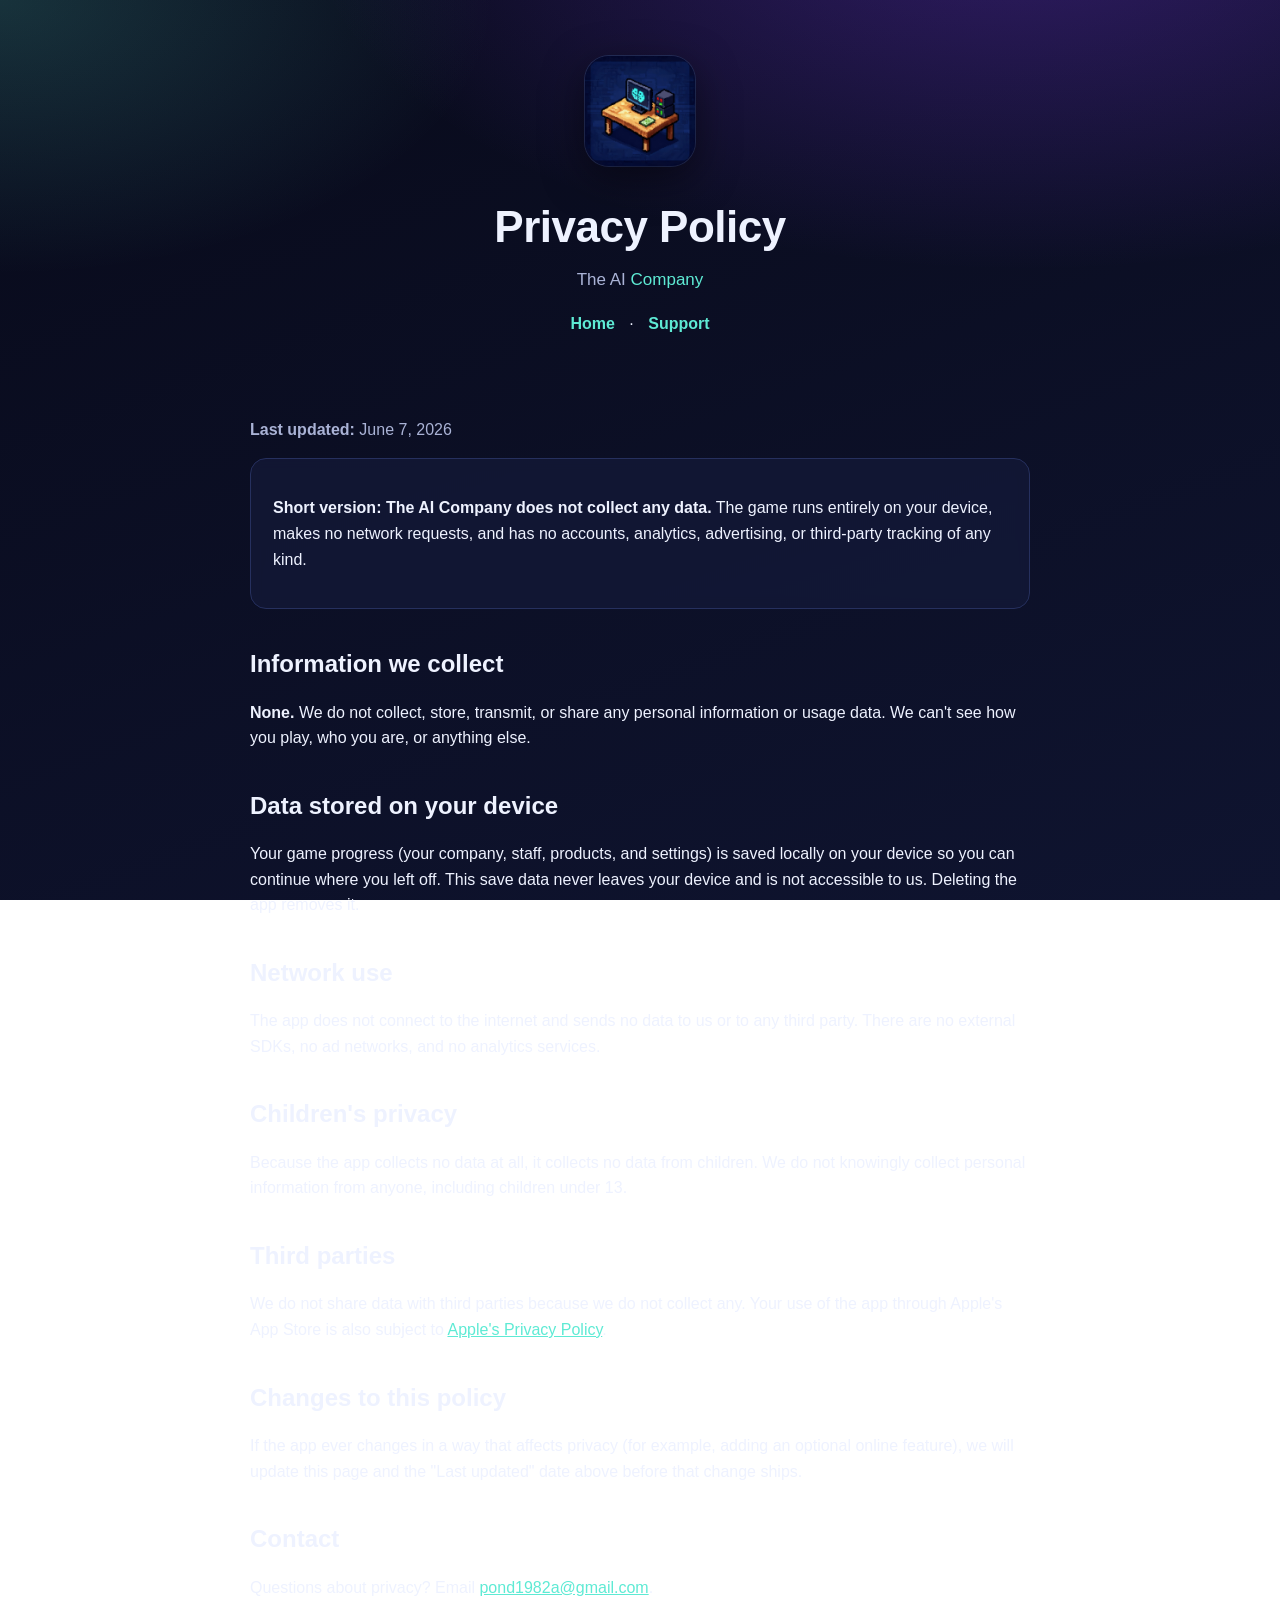
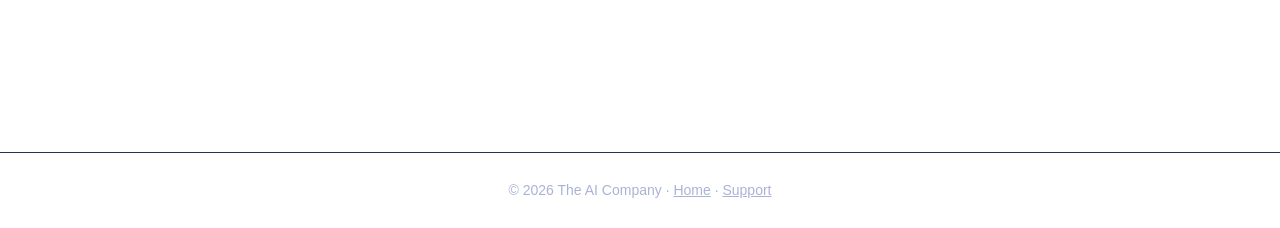
==== privacy.html @ 8fd847ba "Initial commit" ====
<!DOCTYPE html>
<html lang="en">
<head>
  <meta charset="UTF-8" />
  <meta name="viewport" content="width=device-width, initial-scale=1.0" />
  <title>Privacy Policy — The AI Company</title>
  <meta name="description" content="Privacy Policy for The AI Company. The app collects no data — everything stays on your device." />
  <link rel="icon" href="assets/icon-256.png" />
  <link rel="stylesheet" href="styles.css" />
</head>
<body>
  <header class="hero">
    <img class="icon" src="assets/icon.png" alt="The AI Company app icon" />
    <h1>Privacy Policy</h1>
    <p class="tag">The AI <span class="accent">Company</span></p>
    <nav>
      <a href="index.html">Home</a> ·
      <a href="support.html">Support</a>
    </nav>
  </header>

  <main class="wrap">
    <p class="muted"><strong>Last updated:</strong> June 7, 2026</p>

    <div class="card">
      <p><strong>Short version: The AI Company does not collect any data.</strong> The game
      runs entirely on your device, makes no network requests, and has no accounts,
      analytics, advertising, or third-party tracking of any kind.</p>
    </div>

    <h2>Information we collect</h2>
    <p><strong>None.</strong> We do not collect, store, transmit, or share any personal
    information or usage data. We can't see how you play, who you are, or anything else.</p>

    <h2>Data stored on your device</h2>
    <p>Your game progress (your company, staff, products, and settings) is saved locally
    on your device so you can continue where you left off. This save data never leaves
    your device and is not accessible to us. Deleting the app removes it.</p>

    <h2>Network use</h2>
    <p>The app does not connect to the internet and sends no data to us or to any third
    party. There are no external SDKs, no ad networks, and no analytics services.</p>

    <h2>Children's privacy</h2>
    <p>Because the app collects no data at all, it collects no data from children. We do
    not knowingly collect personal information from anyone, including children under 13.</p>

    <h2>Third parties</h2>
    <p>We do not share data with third parties because we do not collect any. Your use of
    the app through Apple's App Store is also subject to
    <a href="https://www.apple.com/legal/privacy/" rel="noopener">Apple's Privacy Policy</a>.</p>

    <h2>Changes to this policy</h2>
    <p>If the app ever changes in a way that affects privacy (for example, adding an
    optional online feature), we will update this page and the "Last updated" date above
    before that change ships.</p>

    <h2>Contact</h2>
    <p>Questions about privacy? Email <a href="mailto:pond1982a@gmail.com?subject=The%20AI%20Company%20Privacy">pond1982a@gmail.com</a>.</p>
  </main>

  <footer>
    © 2026 The AI Company ·
    <a href="index.html">Home</a> ·
    <a href="support.html">Support</a>
  </footer>
</body>
</html>
---- styles.css ----
:root {
  --bg: #080a1a;
  --bg2: #0f1430;
  --card: #141a3a;
  --ink: #eef2ff;
  --muted: #aab3d6;
  --accent: #5eead4;
  --accent2: #7c3aed;
  --line: #26305e;
}
* { box-sizing: border-box; }
html { scroll-behavior: smooth; }
body {
  margin: 0;
  font-family: -apple-system, BlinkMacSystemFont, "Segoe UI", Roboto, Helvetica, Arial, sans-serif;
  color: var(--ink);
  background:
    radial-gradient(1200px 600px at 80% -10%, rgba(124,58,237,0.35), transparent 60%),
    radial-gradient(900px 500px at 0% 0%, rgba(94,234,212,0.18), transparent 55%),
    linear-gradient(160deg, var(--bg), var(--bg2));
  background-attachment: fixed;
  line-height: 1.6;
}
a { color: var(--accent); }
.wrap { max-width: 820px; margin: 0 auto; padding: 32px 20px 80px; }

header.hero { text-align: center; padding: 56px 20px 24px; }
header.hero img.icon {
  width: 110px; height: 110px; border-radius: 24px;
  box-shadow: 0 12px 40px rgba(0,0,0,0.5), 0 0 0 1px var(--line);
  image-rendering: auto;
}
header.hero h1 { font-size: clamp(28px, 6vw, 44px); margin: 18px 0 4px; letter-spacing: -0.5px; }
header.hero p.tag { color: var(--muted); margin: 0; font-size: 17px; }
header.hero .accent { color: var(--accent); }

nav { text-align: center; margin: 18px 0 8px; }
nav a { margin: 0 10px; text-decoration: none; font-weight: 600; }
nav a:hover { text-decoration: underline; }

.hero-art {
  display: block; width: 100%; max-width: 360px; margin: 22px auto 0;
  border-radius: 22px; border: 1px solid var(--line);
  box-shadow: 0 18px 50px rgba(0,0,0,0.55);
}

h2 { font-size: 24px; margin: 36px 0 10px; }
h3 { font-size: 18px; margin: 22px 0 6px; }
.muted { color: var(--muted); }

.card {
  background: rgba(20,26,58,0.7);
  border: 1px solid var(--line);
  border-radius: 16px;
  padding: 20px 22px;
  margin: 16px 0;
  backdrop-filter: blur(6px);
}
.btn {
  display: inline-block; margin-top: 14px; padding: 12px 22px; border-radius: 12px;
  background: linear-gradient(135deg, var(--accent), #38bdf8);
  color: #05221d; font-weight: 800; text-decoration: none;
}
.btn:hover { filter: brightness(1.07); }

ul { padding-left: 22px; }
li { margin: 6px 0; }

footer {
  text-align: center; color: var(--muted); font-size: 14px;
  border-top: 1px solid var(--line); margin-top: 56px; padding: 26px 20px;
}
footer a { color: var(--muted); }
code { background: #0c1130; padding: 2px 6px; border-radius: 6px; color: var(--accent); }
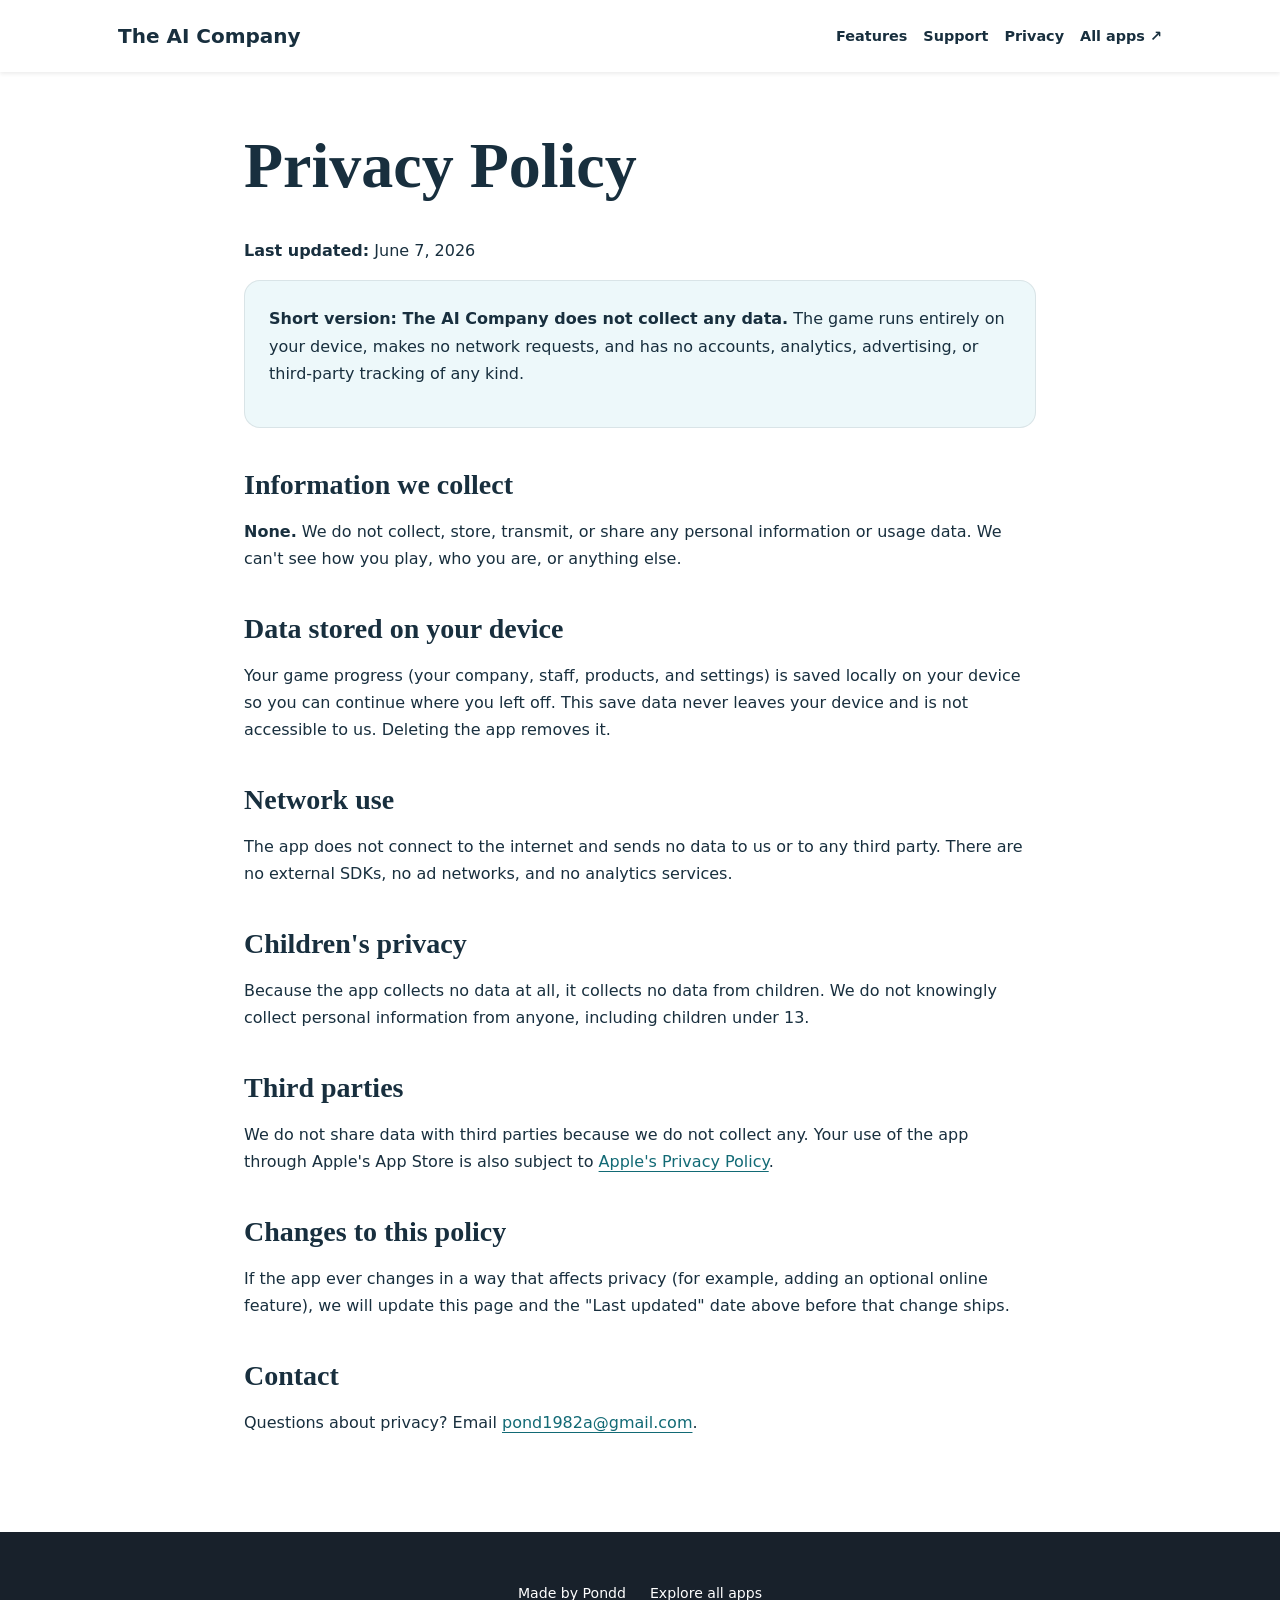
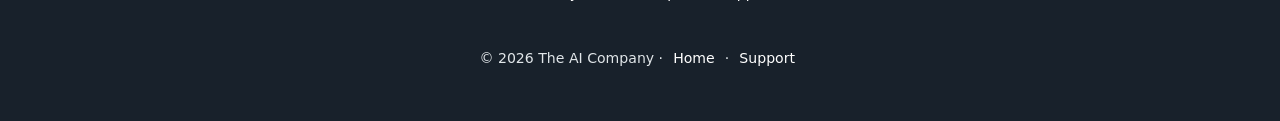
==== commit 6aaa1d3d: "Refresh app website with customized New Age layout" ====
--- a/privacy.html
+++ b/privacy.html
@@ -1,68 +1,42 @@
-<!DOCTYPE html>
-<html lang="en">
-<head>
-  <meta charset="UTF-8" />
-  <meta name="viewport" content="width=device-width, initial-scale=1.0" />
-  <title>Privacy Policy — The AI Company</title>
-  <meta name="description" content="Privacy Policy for The AI Company. The app collects no data — everything stays on your device." />
-  <link rel="icon" href="assets/icon-256.png" />
-  <link rel="stylesheet" href="styles.css" />
-</head>
-<body>
-  <header class="hero">
-    <img class="icon" src="assets/icon.png" alt="The AI Company app icon" />
-    <h1>Privacy Policy</h1>
-    <p class="tag">The AI <span class="accent">Company</span></p>
-    <nav>
-      <a href="index.html">Home</a> ·
-      <a href="support.html">Support</a>
-    </nav>
-  </header>
+<!doctype html><html lang="en"><head>
+<meta charset="utf-8"/>
+<meta content="width=device-width, initial-scale=1.0" name="viewport"/>
+<title>Privacy Policy — The AI Company</title>
+<meta content="Privacy Policy for The AI Company. The app collects no data — everything stays on your device." name="description"/>
+<link href="assets/icon-256.png" rel="icon"/>
 
-  <main class="wrap">
-    <p class="muted"><strong>Last updated:</strong> June 7, 2026</p>
-
-    <div class="card">
-      <p><strong>Short version: The AI Company does not collect any data.</strong> The game
+<link href="new-age/css/styles.css" rel="stylesheet"/><link href="new-age/css/app.css" rel="stylesheet"/></head><body><a class="skip-link" href="#main-content">Skip to content</a><nav class="navbar navbar-light shadow-sm" id="mainNav" aria-label="Main navigation"><div class="container px-5"><a class="navbar-brand fw-bold" href="index.html">The AI Company</a><div class="site-links"><a href="index.html#features">Features</a><a href="support.html">Support</a><a href="privacy.html">Privacy</a><a href="https://pond1982.github.io/Pondd-Page/apps.html">All apps ↗</a></div></div></nav><main id="main-content" class="legal-content"><h1>Privacy Policy</h1>
+<p class="muted"><strong>Last updated:</strong> June 7, 2026</p>
+<div class="card">
+<p><strong>Short version: The AI Company does not collect any data.</strong> The game
       runs entirely on your device, makes no network requests, and has no accounts,
       analytics, advertising, or third-party tracking of any kind.</p>
-    </div>
-
-    <h2>Information we collect</h2>
-    <p><strong>None.</strong> We do not collect, store, transmit, or share any personal
+</div>
+<h2>Information we collect</h2>
+<p><strong>None.</strong> We do not collect, store, transmit, or share any personal
     information or usage data. We can't see how you play, who you are, or anything else.</p>
-
-    <h2>Data stored on your device</h2>
-    <p>Your game progress (your company, staff, products, and settings) is saved locally
+<h2>Data stored on your device</h2>
+<p>Your game progress (your company, staff, products, and settings) is saved locally
     on your device so you can continue where you left off. This save data never leaves
     your device and is not accessible to us. Deleting the app removes it.</p>
-
-    <h2>Network use</h2>
-    <p>The app does not connect to the internet and sends no data to us or to any third
+<h2>Network use</h2>
+<p>The app does not connect to the internet and sends no data to us or to any third
     party. There are no external SDKs, no ad networks, and no analytics services.</p>
-
-    <h2>Children's privacy</h2>
-    <p>Because the app collects no data at all, it collects no data from children. We do
+<h2>Children's privacy</h2>
+<p>Because the app collects no data at all, it collects no data from children. We do
     not knowingly collect personal information from anyone, including children under 13.</p>
-
-    <h2>Third parties</h2>
-    <p>We do not share data with third parties because we do not collect any. Your use of
+<h2>Third parties</h2>
+<p>We do not share data with third parties because we do not collect any. Your use of
     the app through Apple's App Store is also subject to
     <a href="https://www.apple.com/legal/privacy/" rel="noopener">Apple's Privacy Policy</a>.</p>
-
-    <h2>Changes to this policy</h2>
-    <p>If the app ever changes in a way that affects privacy (for example, adding an
+<h2>Changes to this policy</h2>
+<p>If the app ever changes in a way that affects privacy (for example, adding an
     optional online feature), we will update this page and the "Last updated" date above
     before that change ships.</p>
-
-    <h2>Contact</h2>
-    <p>Questions about privacy? Email <a href="mailto:pond1982a@gmail.com?subject=The%20AI%20Company%20Privacy">pond1982a@gmail.com</a>.</p>
-  </main>
-
-  <footer>
+<h2>Contact</h2>
+<p>Questions about privacy? Email <a href="mailto:pond1982a@gmail.com?subject=The%20AI%20Company%20Privacy">pond1982a@gmail.com</a>.</p>
+</main><footer class="site-footer"><div class="container px-5"><div class="footer-links"><a href="https://pond1982.github.io/Pondd-Page/">Made by Pondd</a><a href="https://pond1982.github.io/Pondd-Page/apps.html">Explore all apps</a></div><div class="footer-original">
     © 2026 The AI Company ·
     <a href="index.html">Home</a> ·
     <a href="support.html">Support</a>
-  </footer>
-</body>
-</html>
+</div></div></footer></body></html>
--- a/new-age/css/app.css
+++ b/new-age/css/app.css
@@ -0,0 +1,11 @@
+:root{--accent:#126a75;--second:#71478f;--tint:#edf8fa;--ink:#182f3e;}
+/* App-specific layer for Start Bootstrap New Age. Base theme: MIT, see LICENSE-NEW-AGE.txt. */
+:root{--bs-body-font-family:system-ui,-apple-system,BlinkMacSystemFont,"Segoe UI",sans-serif;--bs-body-color:var(--ink)}
+html{scroll-padding-top:1rem}body{color:var(--ink);background:#fff;line-height:1.7}h1,h2,h3,.font-alt{font-family:Georgia,"Times New Roman",serif}img{max-width:100%}a{color:var(--accent);text-underline-offset:.25em}a:hover{color:var(--ink)}a:focus-visible,summary:focus-visible{outline:3px solid var(--accent);outline-offset:5px}a,button,summary{-webkit-tap-highlight-color:transparent}.skip-link{position:absolute;top:-100px;left:1rem;background:#fff;color:#111;padding:.7rem 1rem;z-index:1000}.skip-link:focus{top:.5rem}
+#mainNav{position:relative;padding:1rem 0;background:#fff}#mainNav .container{gap:1rem}#mainNav .navbar-brand{font-family:inherit;color:var(--ink);white-space:normal;line-height:1.25;max-width:100%;margin:0}.site-links{display:flex;flex-wrap:wrap;gap:.25rem 1rem;align-items:center}.site-links a{font-size:.9rem;padding:.5rem 0;font-weight:650;color:var(--ink);text-decoration:none}.site-links a:hover{text-decoration:underline}.masthead{padding:5rem 0 4rem;background:var(--tint);overflow:hidden}.eyebrow{font-family:inherit;font-size:.75rem;font-weight:750;text-transform:uppercase;letter-spacing:.15em;color:var(--accent);margin-bottom:1.25rem}.masthead h1{font-size:clamp(2.75rem,5.2vw,5rem);letter-spacing:-.045em;line-height:1.03}.lead{font-size:1.12rem;line-height:1.75;color:#4d555c;max-width:34rem}.app-badge{height:3.1rem}.download-link{display:inline-block}.download-link:hover{transform:translateY(-2px)}.text-link{display:inline-flex;align-items:center;min-height:44px;font-weight:650}.masthead-device-mockup{isolation:isolate;min-height:25rem}.art-orb{position:absolute;width:24rem;max-width:95%;aspect-ratio:1;border-radius:50%;background:linear-gradient(120deg,var(--accent),var(--second));opacity:.18;z-index:-1}.hero-image{display:block;width:auto;max-width:84%;max-height:34rem;border-radius:1.6rem;object-fit:contain;filter:drop-shadow(0 1.2rem 1.5rem #13283425)}.hero-image.phone{border:7px solid #20242c;max-height:34rem;border-radius:2rem}.hero-image.landscape{max-width:100%;width:100%;border-radius:2rem}.hero-image.mascot{border-radius:2.5rem;max-height:30rem}.bg-gradient-primary-to-secondary{background:linear-gradient(110deg,var(--accent),var(--second))!important}.statement{padding:3.3rem 0}.statement h2{font-size:clamp(1.65rem,3vw,2.7rem);line-height:1.25;max-width:54rem;margin:auto}.feature-number{display:block;font-size:2.3rem;line-height:1;font-weight:750;color:var(--accent);margin-bottom:1.1rem}.features-section h2,.detail-section>div>h2{font-size:clamp(2rem,3.5vw,3rem);margin-bottom:3rem}.feature-item h3{font-size:1.45rem}.feature-item p{color:#535b62}.detail-section{background:var(--tint)}.detail-content{max-width:74rem;margin:auto}.detail-content h2{margin:3rem 0 1.2rem;font-size:2rem}.detail-content h3{font-size:1.3rem}.detail-content .features,.roster,.blocks,.biome-strip{display:grid;grid-template-columns:repeat(3,minmax(0,1fr));gap:1.5rem}.detail-content .features__item,.roster__card,.blocks__item,.card,.faq-item,.callout,.contact-box{background:#fff;border:1px solid #16202b18;border-radius:1rem;padding:1.5rem;margin:1rem 0}.features__title,.roster__name,.blocks__item-name{font-weight:750}.features__icon{display:block;font-size:2rem}.roster__card{text-align:center}.roster__face{width:9rem;aspect-ratio:1;object-fit:cover;border-radius:50%;margin-bottom:1rem}.roster__origin,.roster__ult{font-size:.9rem}.blocks__item img{width:4rem;float:left;margin-right:1rem}.biome-strip__tile{aspect-ratio:2.09;background-size:cover;border-radius:.8rem}.lore{font:italic 1.4rem/1.7 Georgia,serif;border-left:3px solid var(--accent);padding:1rem 1.5rem;margin:2rem 0}.screenshot-scroll{display:grid;grid-template-columns:repeat(5,minmax(0,1fr));gap:1rem}.screenshot-item img{border-radius:.8rem}.caption{font-size:.8rem;text-align:center;margin:.7rem 0}.legal-content{max-width:52rem;padding:3.5rem 1.25rem 5rem;margin:auto;overflow-wrap:anywhere}.legal-content h1{font-size:clamp(2.4rem,5vw,4rem);margin-bottom:2rem}.legal-content h2{font-size:1.75rem;margin:2.5rem 0 1rem}.legal-content h3{font-size:1.25rem;margin:1.5rem 0 .75rem}.legal-content .hero{padding:0;background:none}.legal-content .card,.legal-content .callout{background:var(--tint)}.legal-content details{padding:1rem;border:1px solid #16202b25;border-radius:.75rem;margin:1rem 0}.legal-content summary{font-weight:700;cursor:pointer}.legal-content .icon{width:4rem}.legal-content li{margin:.55rem 0}.legal-content .btn{background:var(--accent);color:#fff;white-space:normal}.site-footer{background:#18212b;color:#e1e6e9;padding:2.5rem 0;text-align:center;font-size:.88rem}.footer-links{display:flex;flex-wrap:wrap;gap:.3rem 1.5rem;justify-content:center}.site-footer a{color:#fff;display:inline-flex;align-items:center;min-height:44px}.footer-original{margin-top:1.3rem}.footer-original a{margin:0 .35rem}.download-section{padding:4rem 0}.download-section h2{font-size:clamp(2rem,4vw,3.6rem)}.download-section p{color:#fff;margin-bottom:1.8rem}.section__lede{max-width:48rem}.detail-content .section{padding:1rem 0}.detail-content .section__title{margin-bottom:1rem}.detail-content>section{padding:1rem 0}.detail-content .hero__cta-note{display:none}
+@media(max-width:991px){.masthead{padding:3.5rem 0}.masthead .lead{margin:auto}.masthead-device-mockup{margin-top:2.5rem}.detail-content .features,.roster{grid-template-columns:repeat(2,minmax(0,1fr))}.site-links{gap:.2rem 1rem}.hero-image{max-height:28rem}.hero-image.phone{max-height:28rem}}
+@media(max-width:575px){.container.px-5{padding-left:1.25rem!important;padding-right:1.25rem!important}#mainNav .container{display:block}.site-links{margin-top:.7rem;gap:.1rem 1rem}.site-links a{font-size:.83rem}.masthead h1{font-size:2.8rem}.masthead-device-mockup{min-height:18rem}.hero-image{max-width:90%}.hero-image.phone{max-height:26rem}.detail-content .features,.blocks,.biome-strip{grid-template-columns:1fr}.roster{gap:.7rem}.roster__card{padding:.8rem}.screenshot-scroll{grid-template-columns:repeat(2,minmax(0,1fr))}.feature-item{text-align:left!important}.feature-number{font-size:1.7rem}.legal-content{padding-top:2.5rem}}
+@media(prefers-reduced-motion:reduce){html{scroll-behavior:auto!important}*{animation:none!important;transition:none!important}}
+
+/* Keep New Age row gutters inside narrow-screen containers. */
+@media(max-width:575px){.row.gx-5{--bs-gutter-x:2rem}}
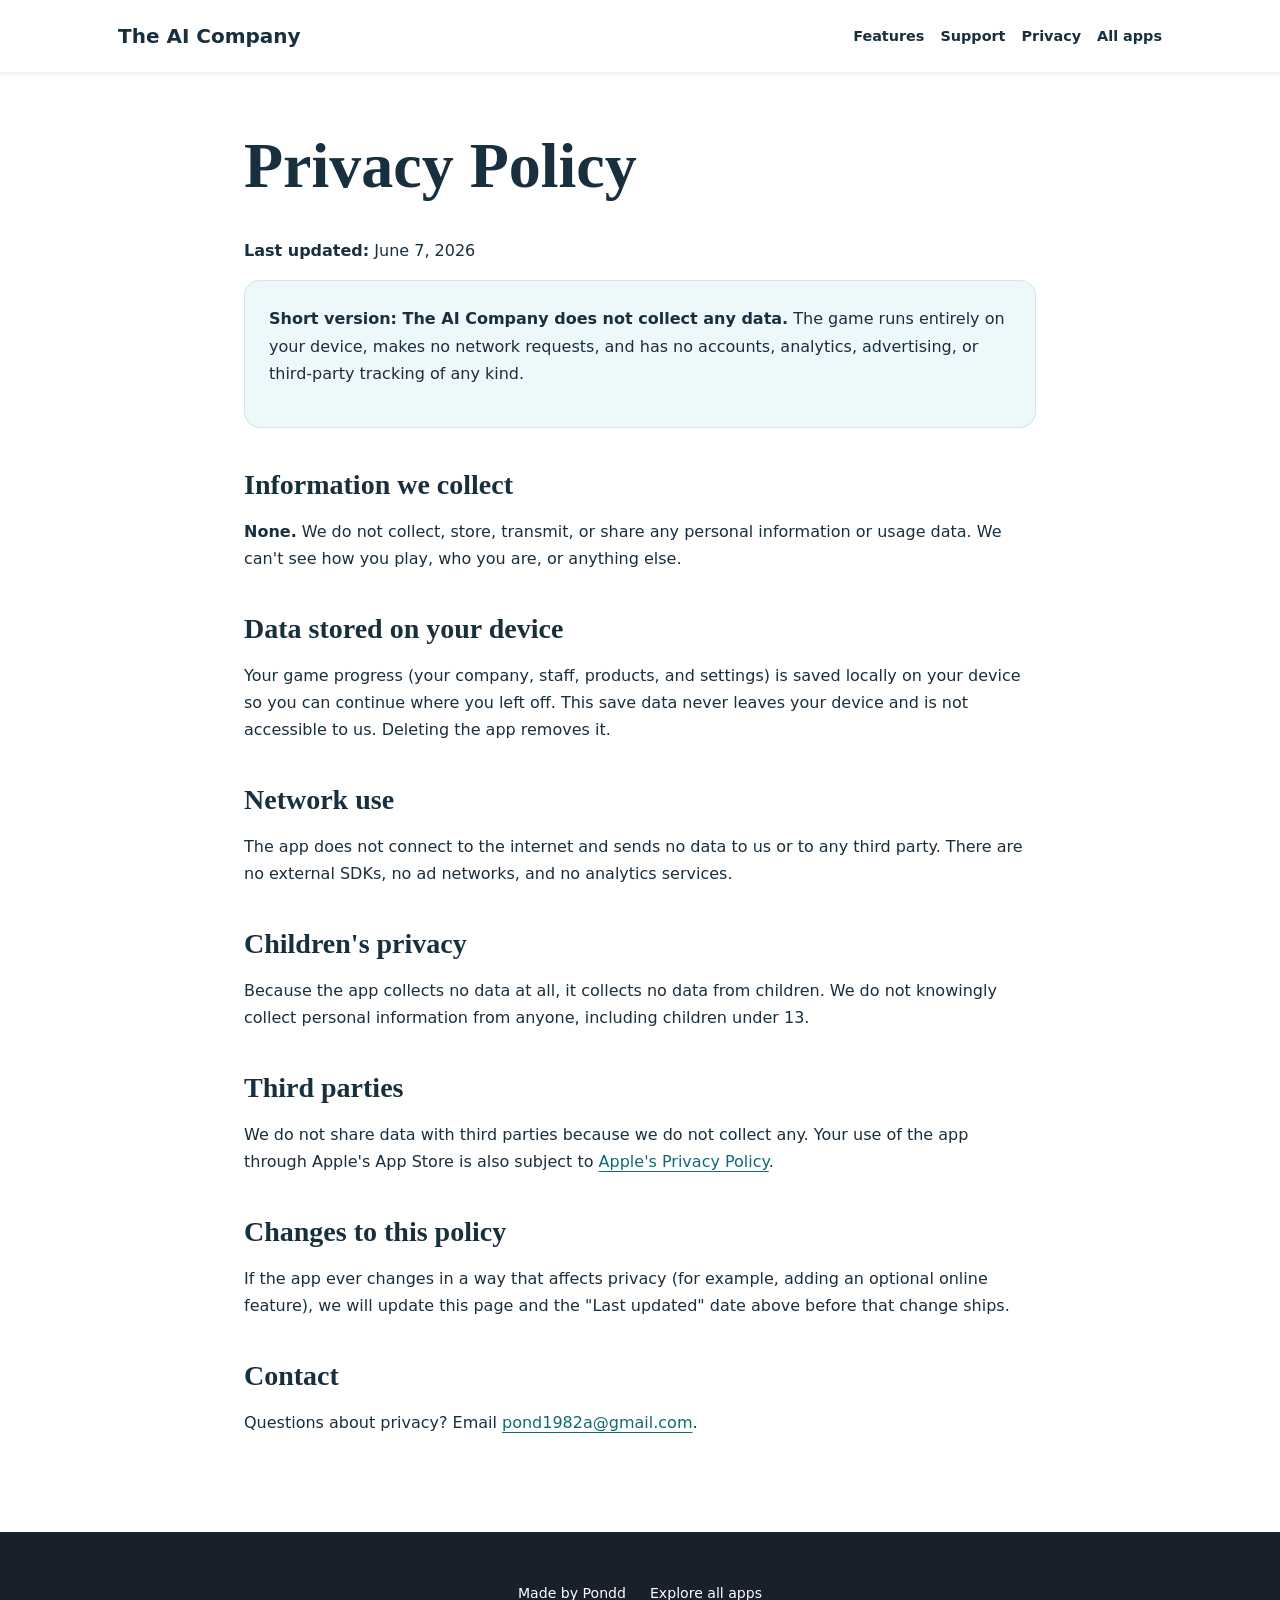
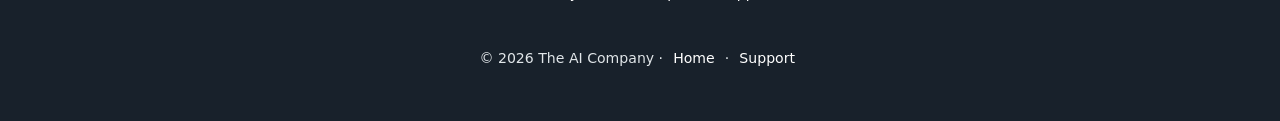
==== commit f309cd57: "Align app-directory links and record browser QA results" ====
--- a/privacy.html
+++ b/privacy.html
@@ -5,7 +5,7 @@
 <meta content="Privacy Policy for The AI Company. The app collects no data — everything stays on your device." name="description"/>
 <link href="assets/icon-256.png" rel="icon"/>
 
-<link href="new-age/css/styles.css" rel="stylesheet"/><link href="new-age/css/app.css" rel="stylesheet"/></head><body><a class="skip-link" href="#main-content">Skip to content</a><nav class="navbar navbar-light shadow-sm" id="mainNav" aria-label="Main navigation"><div class="container px-5"><a class="navbar-brand fw-bold" href="index.html">The AI Company</a><div class="site-links"><a href="index.html#features">Features</a><a href="support.html">Support</a><a href="privacy.html">Privacy</a><a href="https://pond1982.github.io/Pondd-Page/apps.html">All apps ↗</a></div></div></nav><main id="main-content" class="legal-content"><h1>Privacy Policy</h1>
+<link href="new-age/css/styles.css" rel="stylesheet"/><link href="new-age/css/app.css" rel="stylesheet"/></head><body><a class="skip-link" href="#main-content">Skip to content</a><nav class="navbar navbar-light shadow-sm" id="mainNav" aria-label="Main navigation"><div class="container px-5"><a class="navbar-brand fw-bold" href="index.html">The AI Company</a><div class="site-links"><a href="index.html#features">Features</a><a href="support.html">Support</a><a href="privacy.html">Privacy</a><a href="https://pond1982.github.io/Pondd-Page/index.html#apps">All apps</a></div></div></nav><main id="main-content" class="legal-content"><h1>Privacy Policy</h1>
 <p class="muted"><strong>Last updated:</strong> June 7, 2026</p>
 <div class="card">
 <p><strong>Short version: The AI Company does not collect any data.</strong> The game
@@ -35,7 +35,7 @@
     before that change ships.</p>
 <h2>Contact</h2>
 <p>Questions about privacy? Email <a href="mailto:pond1982a@gmail.com?subject=The%20AI%20Company%20Privacy">pond1982a@gmail.com</a>.</p>
-</main><footer class="site-footer"><div class="container px-5"><div class="footer-links"><a href="https://pond1982.github.io/Pondd-Page/">Made by Pondd</a><a href="https://pond1982.github.io/Pondd-Page/apps.html">Explore all apps</a></div><div class="footer-original">
+</main><footer class="site-footer"><div class="container px-5"><div class="footer-links"><a href="https://pond1982.github.io/Pondd-Page/">Made by Pondd</a><a href="https://pond1982.github.io/Pondd-Page/index.html#apps">Explore all apps</a></div><div class="footer-original">
     © 2026 The AI Company ·
     <a href="index.html">Home</a> ·
     <a href="support.html">Support</a>
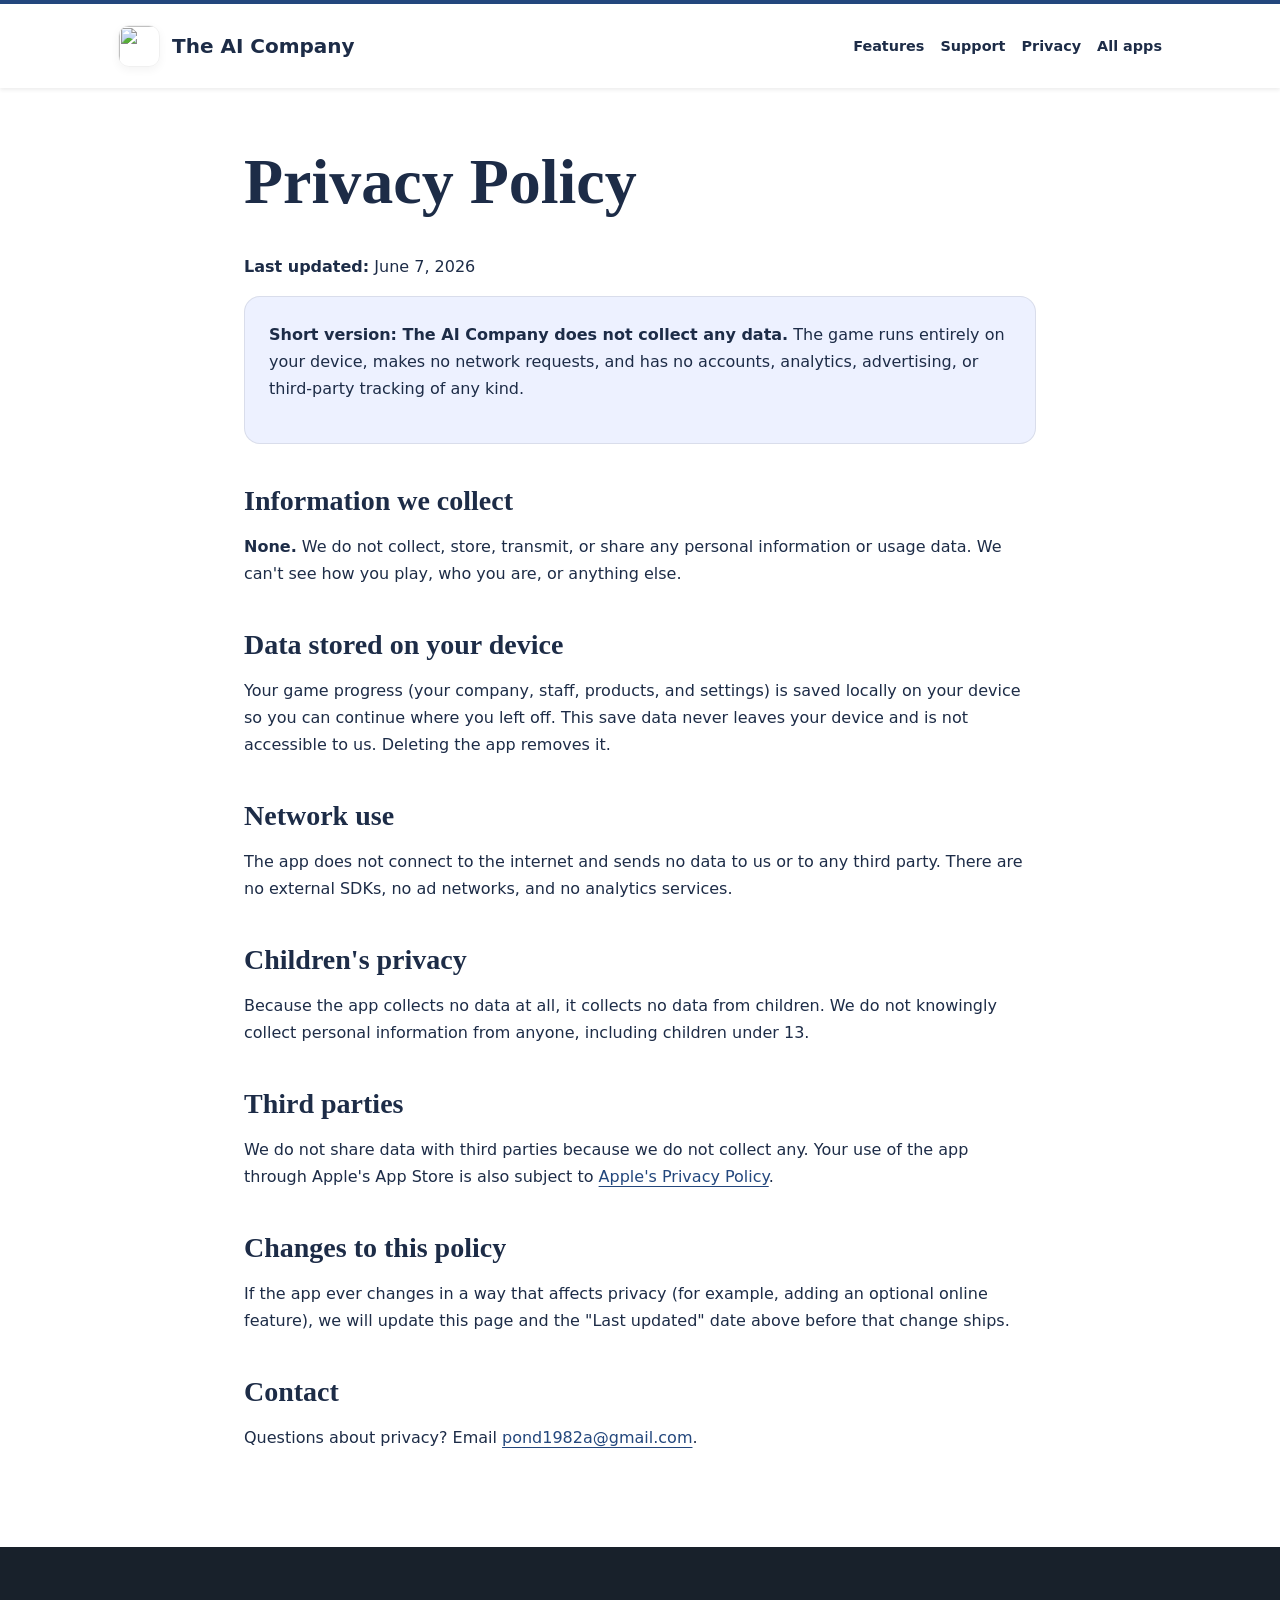
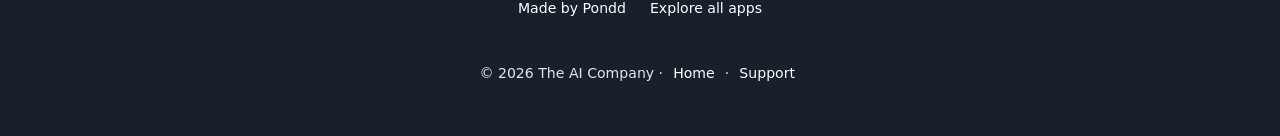
==== commit 1880c645: "Give each app its own palette, real icon, and shared app showcase" ====
--- a/privacy.html
+++ b/privacy.html
@@ -3,9 +3,11 @@
 <meta content="width=device-width, initial-scale=1.0" name="viewport"/>
 <title>Privacy Policy — The AI Company</title>
 <meta content="Privacy Policy for The AI Company. The app collects no data — everything stays on your device." name="description"/>
-<link href="assets/icon-256.png" rel="icon"/>
 
-<link href="new-age/css/styles.css" rel="stylesheet"/><link href="new-age/css/app.css" rel="stylesheet"/></head><body><a class="skip-link" href="#main-content">Skip to content</a><nav class="navbar navbar-light shadow-sm" id="mainNav" aria-label="Main navigation"><div class="container px-5"><a class="navbar-brand fw-bold" href="index.html">The AI Company</a><div class="site-links"><a href="index.html#features">Features</a><a href="support.html">Support</a><a href="privacy.html">Privacy</a><a href="https://pond1982.github.io/Pondd-Page/index.html#apps">All apps</a></div></div></nav><main id="main-content" class="legal-content"><h1>Privacy Policy</h1>
+
+<link href="new-age/css/styles.css" rel="stylesheet"/><link href="new-age/css/app.css" rel="stylesheet"/><link rel="stylesheet" href="app-family/brand.css?v=20261112">
+<link rel="icon" href="https://pond1982.github.io/Pondd-Page/assets/app-icons/6777710816.webp" type="image/webp">
+</head><body data-app-theme="ai-midnight"><a class="skip-link" href="#main-content">Skip to content</a><nav class="navbar navbar-light shadow-sm" id="mainNav" aria-label="Main navigation"><div class="container px-5"><a class="navbar-brand fw-bold" href="index.html"><img class="app-brand-icon" src="https://pond1982.github.io/Pondd-Page/assets/app-icons/6777710816.webp" width="42" height="42" alt="" decoding="async">The AI Company</a><div class="site-links"><a href="index.html#features">Features</a><a href="support.html">Support</a><a href="privacy.html">Privacy</a><a href="https://pond1982.github.io/Pondd-Page/index.html#apps">All apps</a></div></div></nav><main id="main-content" class="legal-content"><h1>Privacy Policy</h1>
 <p class="muted"><strong>Last updated:</strong> June 7, 2026</p>
 <div class="card">
 <p><strong>Short version: The AI Company does not collect any data.</strong> The game
--- a/app-family/brand.css
+++ b/app-family/brand.css
@@ -0,0 +1,43 @@
+:root{--brand-accent:#23477d;--brand-secondary:#16646a;--brand-tint:#edf1ff;--brand-soft:#c7d4f6;--brand-highlight:#52bfc6;--brand-ink:#1d2c47;--accent:#23477d;--second:#16646a;--tint:#edf1ff;--ink:#1d2c47;--brand:#23477d;--accent-end:#16646a;--paper:#edf1ff;--app-accent:#23477d;--app-secondary:#16646a;--app-paper:#edf1ff;--app-ink:#1d2c47;--bs-primary:#23477d}
+
+/* App identity and shared portfolio. Static, responsive, and readable without JavaScript. */
+body{color:var(--brand-ink)}
+body .masthead{background:linear-gradient(125deg,var(--brand-tint) 4%,var(--brand-soft) 100%)}
+body .detail-section{background:var(--brand-tint)}
+body .bg-gradient-primary-to-secondary{background:linear-gradient(115deg,var(--brand-accent),var(--brand-secondary))!important}
+body .art-orb,body .masthead-device-mockup:before,body .hero-screen:before,body .hero-art:before,body .hero-media:before,body .camp-figure:before,body .app-art:before{background:linear-gradient(130deg,var(--brand-highlight),var(--brand-accent))}
+body #mainNav,body nav.navbar,body .site-header,body>nav.nav,body header.site{border-top:4px solid var(--brand-accent)}
+body .navbar-brand,body a.brand{display:inline-flex;align-items:center;gap:12px;max-width:100%;line-height:1.25;vertical-align:middle}
+body .navbar-brand img.app-brand-icon,body .brand img.app-brand-icon{display:block;flex:0 0 42px;width:42px;height:42px;margin:0;border-radius:11px;object-fit:cover;border:1px solid #0000000f;box-shadow:0 3px 10px #0000000c}
+body .app-identity{display:flex;align-items:center;gap:16px;margin:0 0 24px;text-align:left;color:var(--brand-ink)}
+body .app-identity img{width:72px;height:72px;flex:0 0 72px;object-fit:cover;border-radius:19px;border:1px solid #00000010;box-shadow:0 6px 20px #00000012}
+body .app-identity span{min-width:0}body .app-identity small{display:block;text-transform:uppercase;letter-spacing:.12em;font:700 .65rem/1.6 system-ui,sans-serif;color:var(--brand-accent)}
+body .app-identity strong{display:block;font:700 1.05rem/1.4 system-ui,sans-serif;max-width:28rem}
+body .pondd-about{background:var(--brand-tint);color:var(--brand-ink)}
+body .pondd-character-stage{border-color:var(--brand-secondary);background:radial-gradient(ellipse at 50% 88%,var(--brand-secondary) 0,var(--brand-ink) 48%,#15161d 85%)}
+body .pondd-character-stage:focus-visible,body .pondd-character-pause:focus-visible{outline-color:var(--brand-accent)}
+body .app-family{background:linear-gradient(165deg,var(--brand-tint),#fff 80%);padding:80px 24px;max-width:none;margin:0;color:var(--brand-ink);border-top:1px solid var(--brand-soft);text-align:left}
+body .app-family-inner{max-width:1140px;margin:auto;padding:0;width:100%}
+body .app-family-heading{display:flex;align-items:flex-end;justify-content:space-between;gap:24px;margin-bottom:30px}
+body .app-family-kicker{font:750 .72rem/1.5 system-ui,sans-serif;color:var(--brand-accent);letter-spacing:.13em;text-transform:uppercase;margin:0 0 12px}
+body .app-family h2{font-size:clamp(2rem,3.5vw,3rem);line-height:1.13;letter-spacing:-.035em;color:var(--brand-ink);margin:0 0 14px}
+body .app-family-intro{max-width:570px;color:#4c5664;line-height:1.65;margin:0;font-size:1rem}
+body .app-family-directory{display:inline-flex;align-items:center;justify-content:center;flex:0 0 auto;padding:12px 18px;border:1px solid var(--brand-accent);border-radius:999px;color:var(--brand-accent);font-size:.86rem;font-weight:700;text-decoration:none;background:#fff;min-height:44px}
+body .app-family-directory:hover{background:var(--brand-accent);color:#fff}
+body .app-family-list{list-style:none;display:grid;grid-template-columns:repeat(3,minmax(0,1fr));gap:16px;padding:0;margin:0}
+body .app-family-item{margin:0;padding:20px;border:1px solid #1d2d431c;border-radius:18px;background:#fff;min-width:0;box-shadow:0 4px 18px #15243e04}
+body .app-family-item.is-current{border-color:var(--brand-accent);box-shadow:inset 0 3px 0 var(--brand-accent)}
+body .app-family-card-top{display:flex;align-items:center;gap:13px;margin:0 0 14px}
+body .app-family-card-top img{display:block;width:52px;height:52px;flex:0 0 52px;object-fit:cover;border-radius:13px;border:1px solid #0000000a;margin:0}
+body .app-family-card-top>div{min-width:0}
+body .app-family h3{color:var(--brand-ink);font:750 1rem/1.35 system-ui,sans-serif;letter-spacing:-.015em;margin:0 0 4px}
+body .app-family-meta{color:var(--brand-accent);font:600 .72rem/1.45 system-ui,sans-serif;margin:0}
+body .app-family-summary{color:#4c5664;font-size:.84rem;line-height:1.6;margin:0 0 15px}
+body .app-family-links{display:flex;flex-wrap:wrap;gap:4px 17px;margin:0}
+body .app-family-links a{display:inline-flex;align-items:center;min-height:36px;color:var(--brand-accent);font:700 .8rem/1.3 system-ui,sans-serif;text-decoration:underline;text-underline-offset:4px}
+body .app-family a:focus-visible{outline:3px solid var(--brand-accent);outline-offset:4px}
+body .app-family-note{color:#59616b;font-size:.78rem;line-height:1.5;margin:24px 0 0}
+@media(min-width:1250px){body .app-family-list{grid-template-columns:repeat(4,minmax(0,1fr))}}
+@media(max-width:800px){body .app-family{padding:56px 20px}body .app-family-heading{display:block}body .app-family-directory{margin-top:22px}body .app-family-list{grid-template-columns:repeat(2,minmax(0,1fr))}body .app-identity{gap:13px}body .app-identity img{width:60px;height:60px;flex-basis:60px;border-radius:16px}}
+@media(max-width:520px){body .app-family-list{grid-template-columns:1fr}body .app-family-item{padding:18px}body .app-family h2{font-size:2rem}body .app-identity strong{font-size:.95rem}body .navbar-brand img.app-brand-icon,body .brand img.app-brand-icon{flex-basis:36px;width:36px;height:36px;border-radius:9px}}
+@media(prefers-reduced-motion:reduce){body .app-family *{transition:none!important;animation:none!important}}
